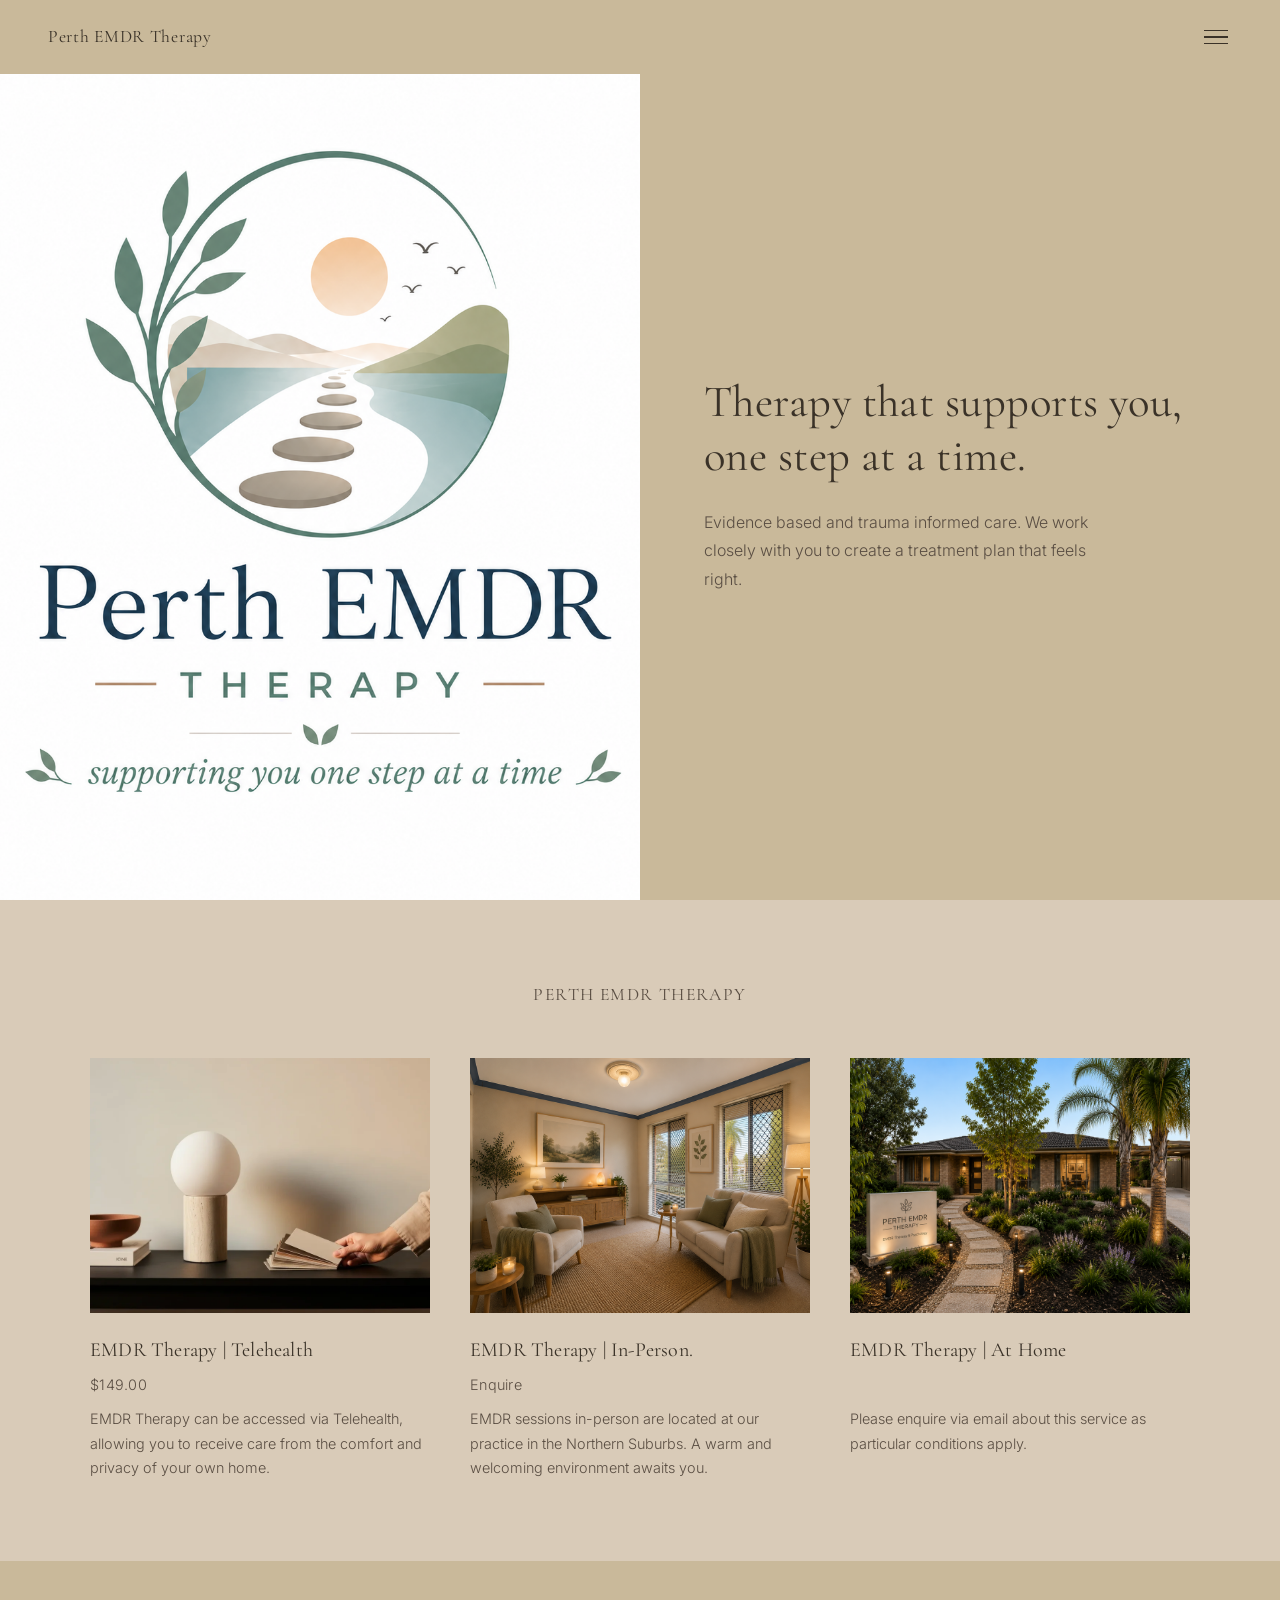
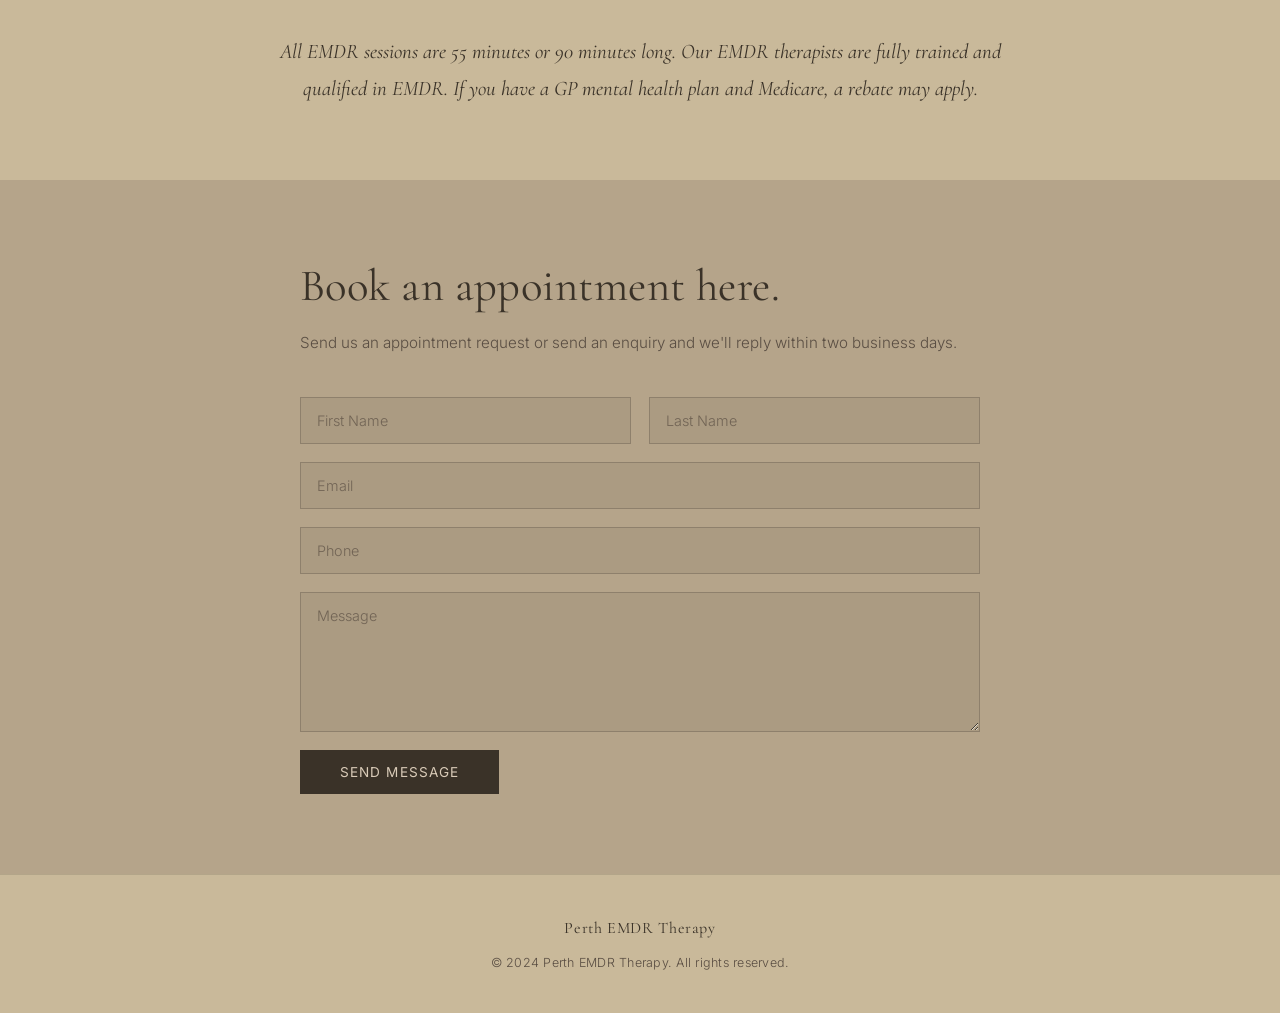
==== index.html @ ef7d59c5 "feat: full redesign matching original Squarespace aesthetic" ====
<!DOCTYPE html>
<html lang="en">
<head>
  <meta charset="UTF-8" />
  <meta name="viewport" content="width=device-width, initial-scale=1.0" />
  <title>Perth EMDR Therapy</title>
  <meta name="description" content="Evidence based and trauma informed care. EMDR therapy in Perth — telehealth, in-person, and at home." />
  <link rel="stylesheet" href="css/style.css" />
</head>
<body>

  <!-- NAV -->
  <nav>
    <a href="index.html" class="nav-logo">Perth EMDR Therapy</a>
    <button class="hamburger" aria-label="Open menu">
      <span></span>
      <span></span>
      <span></span>
    </button>
  </nav>

  <!-- NAV OVERLAY -->
  <div class="nav-overlay" role="dialog" aria-label="Navigation menu">
    <button class="nav-close" aria-label="Close menu">&times;</button>
    <a href="index.html">Home</a>
    <a href="about.html">About</a>
    <a href="index.html#services">Services</a>
    <a href="index.html#book">Book Now</a>
    <a href="contact.html">Contact</a>
  </div>

  <!-- HERO -->
  <section class="hero">
    <div class="hero-image">
      <img src="images/hero-house.png" alt="Perth EMDR Therapy practice — warm welcoming space" />
    </div>
    <div class="hero-content">
      <div class="hero-text reveal">
        <h1>Therapy that supports you, one step at a time.</h1>
        <p>Evidence based and trauma informed care. We work closely with you to create a treatment plan that feels right.</p>
      </div>
    </div>
  </section>

  <!-- SERVICES -->
  <section class="services" id="services">
    <p class="services-heading reveal">Perth EMDR Therapy</p>
    <div class="services-grid">

      <div class="service-card reveal">
        <img src="images/emdr-telehealth.png" alt="EMDR Telehealth" />
        <h3>EMDR Therapy | Telehealth</h3>
        <p class="service-price">$149.00</p>
        <p>EMDR Therapy can be accessed via Telehealth, allowing you to receive care from the comfort and privacy of your own home.</p>
      </div>

      <div class="service-card reveal">
        <img src="images/emdr-inperson.png" alt="EMDR In-Person" />
        <h3>EMDR Therapy | In-Person.</h3>
        <p class="service-price">Enquire</p>
        <p>EMDR sessions in-person are located at our practice in the Northern Suburbs. A warm and welcoming environment awaits you.</p>
      </div>

      <div class="service-card reveal">
        <img src="images/emdr-therapy2.png" alt="EMDR At Home" />
        <h3>EMDR Therapy | At Home</h3>
        <p class="service-price">&nbsp;</p>
        <p>Please enquire via email about this service as particular conditions apply.</p>
      </div>

    </div>
  </section>

  <!-- INFO BLURB -->
  <section class="info-blurb">
    <p class="reveal">All EMDR sessions are 55 minutes or 90 minutes long. Our EMDR therapists are fully trained and qualified in EMDR. If you have a GP mental health plan and Medicare, a rebate may apply.</p>
  </section>

  <!-- BOOKING / CONTACT -->
  <section class="booking" id="book">
    <div class="booking-inner">
      <h2 class="reveal">Book an appointment here.</h2>
      <p class="reveal">Send us an appointment request or send an enquiry and we'll reply within two business days.</p>

      <form class="contact-form reveal" novalidate>
        <div class="form-row">
          <input type="text" name="first_name" placeholder="First Name" required />
          <input type="text" name="last_name" placeholder="Last Name" required />
        </div>
        <input type="email" name="email" placeholder="Email" required />
        <input type="tel" name="phone" placeholder="Phone" />
        <textarea name="message" placeholder="Message"></textarea>
        <button type="submit" class="submit-btn">Send Message</button>
      </form>

      <div class="form-success">
        Thank you — we'll be in touch within two business days.
      </div>
    </div>
  </section>

  <!-- FOOTER -->
  <footer>
    <span class="footer-logo">Perth EMDR Therapy</span>
    <small>&copy; 2024 Perth EMDR Therapy. All rights reserved.</small>
  </footer>

  <script src="js/main.js"></script>
</body>
</html>
---- css/style.css ----
/* ============================================
   Perth EMDR Therapy — Main Stylesheet
   Matching original Squarespace aesthetic
   ============================================ */

@import url('https://fonts.googleapis.com/css2?family=Cormorant+Garamond:ital,wght@0,300;0,400;0,500;0,600;1,300;1,400&family=Inter:wght@300;400;500&display=swap');

*, *::before, *::after {
  box-sizing: border-box;
  margin: 0;
  padding: 0;
}

:root {
  --bg: #c9b99a;
  --bg-light: #d9cbb8;
  --bg-dark: #b5a48a;
  --text: #3a3228;
  --text-muted: #5a4e43;
  --font-heading: 'Cormorant Garamond', Georgia, serif;
  --font-body: 'Inter', 'Helvetica Neue', Helvetica, Arial, sans-serif;
}

html {
  scroll-behavior: smooth;
}

body {
  background-color: var(--bg);
  color: var(--text);
  font-family: var(--font-body);
  font-weight: 300;
  font-size: 16px;
  line-height: 1.7;
  -webkit-font-smoothing: antialiased;
}

/* ============================================
   NAV
   ============================================ */
nav {
  position: fixed;
  top: 0;
  left: 0;
  right: 0;
  z-index: 100;
  background: var(--bg);
  display: flex;
  align-items: center;
  justify-content: space-between;
  padding: 22px 48px;
}

.nav-logo {
  font-family: var(--font-heading);
  font-weight: 400;
  font-size: 1.1rem;
  letter-spacing: 0.04em;
  color: var(--text);
  text-decoration: none;
}

.hamburger {
  background: none;
  border: none;
  cursor: pointer;
  padding: 4px;
  display: flex;
  flex-direction: column;
  gap: 5px;
}

.hamburger span {
  display: block;
  width: 24px;
  height: 1.5px;
  background: var(--text);
  transition: all 0.3s ease;
}

/* Mobile nav overlay */
.nav-overlay {
  position: fixed;
  inset: 0;
  background: var(--bg);
  z-index: 200;
  display: flex;
  flex-direction: column;
  align-items: center;
  justify-content: center;
  gap: 2.5rem;
  opacity: 0;
  pointer-events: none;
  transition: opacity 0.3s ease;
}

.nav-overlay.open {
  opacity: 1;
  pointer-events: all;
}

.nav-overlay a {
  font-family: var(--font-heading);
  font-size: 2rem;
  font-weight: 400;
  color: var(--text);
  text-decoration: none;
  letter-spacing: 0.05em;
  transition: opacity 0.2s;
}

.nav-overlay a:hover {
  opacity: 0.6;
}

.nav-close {
  position: absolute;
  top: 22px;
  right: 48px;
  background: none;
  border: none;
  cursor: pointer;
  font-size: 1.8rem;
  color: var(--text);
  line-height: 1;
  font-weight: 300;
}

/* ============================================
   HERO
   ============================================ */
.hero {
  display: grid;
  grid-template-columns: 1fr 1fr;
  min-height: 100vh;
  padding-top: 70px;
}

.hero-image {
  overflow: hidden;
}

.hero-image img {
  width: 100%;
  height: 100%;
  object-fit: cover;
  display: block;
}

.hero-content {
  display: flex;
  align-items: center;
  padding: 80px 72px 80px 64px;
  background: var(--bg);
}

.hero-text h1 {
  font-family: var(--font-heading);
  font-size: clamp(2.2rem, 3.5vw, 3.4rem);
  font-weight: 400;
  line-height: 1.2;
  color: var(--text);
  margin-bottom: 1.5rem;
  letter-spacing: 0.01em;
}

.hero-text p {
  font-size: 1rem;
  font-weight: 300;
  color: var(--text-muted);
  line-height: 1.8;
  max-width: 400px;
}

/* ============================================
   SERVICES SECTION
   ============================================ */
.services {
  background: var(--bg-light);
  padding: 80px 48px;
}

.services-heading {
  font-family: var(--font-heading);
  font-size: 1.1rem;
  font-weight: 400;
  letter-spacing: 0.08em;
  text-transform: uppercase;
  color: var(--text-muted);
  margin-bottom: 48px;
  text-align: center;
}

.services-grid {
  display: grid;
  grid-template-columns: repeat(3, 1fr);
  gap: 40px;
  max-width: 1100px;
  margin: 0 auto;
}

.service-card {
  background: none;
  border: none;
  text-align: left;
}

.service-card img {
  width: 100%;
  aspect-ratio: 4/3;
  object-fit: cover;
  display: block;
  margin-bottom: 20px;
}

.service-card h3 {
  font-family: var(--font-heading);
  font-size: 1.25rem;
  font-weight: 400;
  color: var(--text);
  margin-bottom: 6px;
  letter-spacing: 0.01em;
}

.service-price {
  font-size: 0.85rem;
  font-weight: 400;
  color: var(--text-muted);
  margin-bottom: 10px;
  letter-spacing: 0.02em;
}

.service-card p {
  font-size: 0.9rem;
  font-weight: 300;
  color: var(--text-muted);
  line-height: 1.7;
}

/* ============================================
   INFO BLURB
   ============================================ */
.info-blurb {
  background: var(--bg);
  padding: 72px 48px;
  text-align: center;
}

.info-blurb p {
  font-family: var(--font-heading);
  font-size: 1.3rem;
  font-weight: 400;
  font-style: italic;
  color: var(--text);
  max-width: 780px;
  margin: 0 auto;
  line-height: 1.8;
}

/* ============================================
   BOOKING / CONTACT SECTION
   ============================================ */
.booking {
  background: var(--bg-dark);
  padding: 80px 48px;
}

.booking-inner {
  max-width: 680px;
  margin: 0 auto;
}

.booking h2 {
  font-family: var(--font-heading);
  font-size: clamp(2rem, 3.5vw, 3rem);
  font-weight: 400;
  color: var(--text);
  margin-bottom: 1rem;
  letter-spacing: 0.01em;
  line-height: 1.2;
}

.booking > .booking-inner > p {
  font-size: 0.95rem;
  font-weight: 300;
  color: var(--text-muted);
  margin-bottom: 40px;
  line-height: 1.8;
}

.contact-form {
  display: flex;
  flex-direction: column;
  gap: 18px;
}

.form-row {
  display: grid;
  grid-template-columns: 1fr 1fr;
  gap: 18px;
}

.contact-form input,
.contact-form textarea {
  width: 100%;
  padding: 14px 16px;
  background: rgba(58, 50, 40, 0.08);
  border: 1px solid rgba(58, 50, 40, 0.25);
  border-radius: 0;
  color: var(--text);
  font-family: var(--font-body);
  font-size: 0.9rem;
  font-weight: 300;
  outline: none;
  transition: border-color 0.2s;
}

.contact-form input::placeholder,
.contact-form textarea::placeholder {
  color: var(--text-muted);
  opacity: 0.7;
}

.contact-form input:focus,
.contact-form textarea:focus {
  border-color: var(--text);
}

.contact-form textarea {
  min-height: 140px;
  resize: vertical;
}

.submit-btn {
  align-self: flex-start;
  background: var(--text);
  color: var(--bg-light);
  border: none;
  padding: 14px 40px;
  font-family: var(--font-body);
  font-size: 0.85rem;
  font-weight: 400;
  letter-spacing: 0.08em;
  text-transform: uppercase;
  cursor: pointer;
  transition: opacity 0.2s;
}

.submit-btn:hover {
  opacity: 0.75;
}

.form-success {
  display: none;
  padding: 20px;
  background: rgba(58, 50, 40, 0.1);
  border-left: 3px solid var(--text);
  font-family: var(--font-heading);
  font-size: 1.1rem;
  font-style: italic;
  color: var(--text);
  margin-top: 16px;
}

/* ============================================
   FOOTER
   ============================================ */
footer {
  background: var(--bg);
  padding: 40px 48px;
  border-top: 1px solid rgba(58, 50, 40, 0.15);
  display: flex;
  flex-direction: column;
  align-items: center;
  gap: 10px;
}

.footer-logo {
  font-family: var(--font-heading);
  font-size: 1rem;
  font-weight: 400;
  color: var(--text);
  letter-spacing: 0.04em;
}

footer small {
  font-size: 0.78rem;
  font-weight: 300;
  color: var(--text-muted);
  letter-spacing: 0.02em;
}

/* ============================================
   PAGE HEADER (for inner pages)
   ============================================ */
.page-header {
  padding: 140px 48px 80px;
  background: var(--bg);
  text-align: center;
}

.page-header h1 {
  font-family: var(--font-heading);
  font-size: clamp(2rem, 4vw, 3.5rem);
  font-weight: 400;
  color: var(--text);
  letter-spacing: 0.01em;
  margin-bottom: 1rem;
}

.page-header p {
  font-size: 1rem;
  font-weight: 300;
  color: var(--text-muted);
  max-width: 560px;
  margin: 0 auto;
  line-height: 1.8;
}

/* ============================================
   ABOUT PAGE
   ============================================ */
.about-section {
  background: var(--bg-light);
  padding: 80px 48px;
}

.about-inner {
  max-width: 760px;
  margin: 0 auto;
}

.about-inner h2 {
  font-family: var(--font-heading);
  font-size: 2rem;
  font-weight: 400;
  color: var(--text);
  margin-bottom: 1.5rem;
  letter-spacing: 0.01em;
}

.about-inner p {
  font-size: 0.95rem;
  font-weight: 300;
  color: var(--text-muted);
  line-height: 1.9;
  margin-bottom: 1.2rem;
}

/* ============================================
   CONTACT PAGE
   ============================================ */
.contact-section {
  background: var(--bg-dark);
  padding: 80px 48px;
}

/* ============================================
   SCROLL REVEAL ANIMATIONS
   ============================================ */
.reveal {
  opacity: 0;
  transform: translateY(24px);
  transition: opacity 0.7s ease, transform 0.7s ease;
}

.reveal.visible {
  opacity: 1;
  transform: translateY(0);
}

/* ============================================
   RESPONSIVE
   ============================================ */
@media (max-width: 900px) {
  nav {
    padding: 18px 24px;
  }

  .nav-close {
    right: 24px;
  }

  .hero {
    grid-template-columns: 1fr;
    min-height: auto;
  }

  .hero-image {
    height: 55vw;
    min-height: 260px;
  }

  .hero-content {
    padding: 56px 32px;
  }

  .hero-text h1 {
    font-size: 2rem;
  }

  .services {
    padding: 60px 24px;
  }

  .services-grid {
    grid-template-columns: 1fr;
    gap: 48px;
  }

  .info-blurb {
    padding: 56px 24px;
  }

  .info-blurb p {
    font-size: 1.1rem;
  }

  .booking {
    padding: 60px 24px;
  }

  .form-row {
    grid-template-columns: 1fr;
  }

  footer {
    padding: 32px 24px;
  }

  .page-header {
    padding: 120px 24px 60px;
  }

  .about-section,
  .contact-section {
    padding: 60px 24px;
  }
}

@media (max-width: 600px) {
  .hero-content {
    padding: 44px 20px;
  }

  .hero-text h1 {
    font-size: 1.75rem;
  }

  .booking h2 {
    font-size: 1.75rem;
  }
}
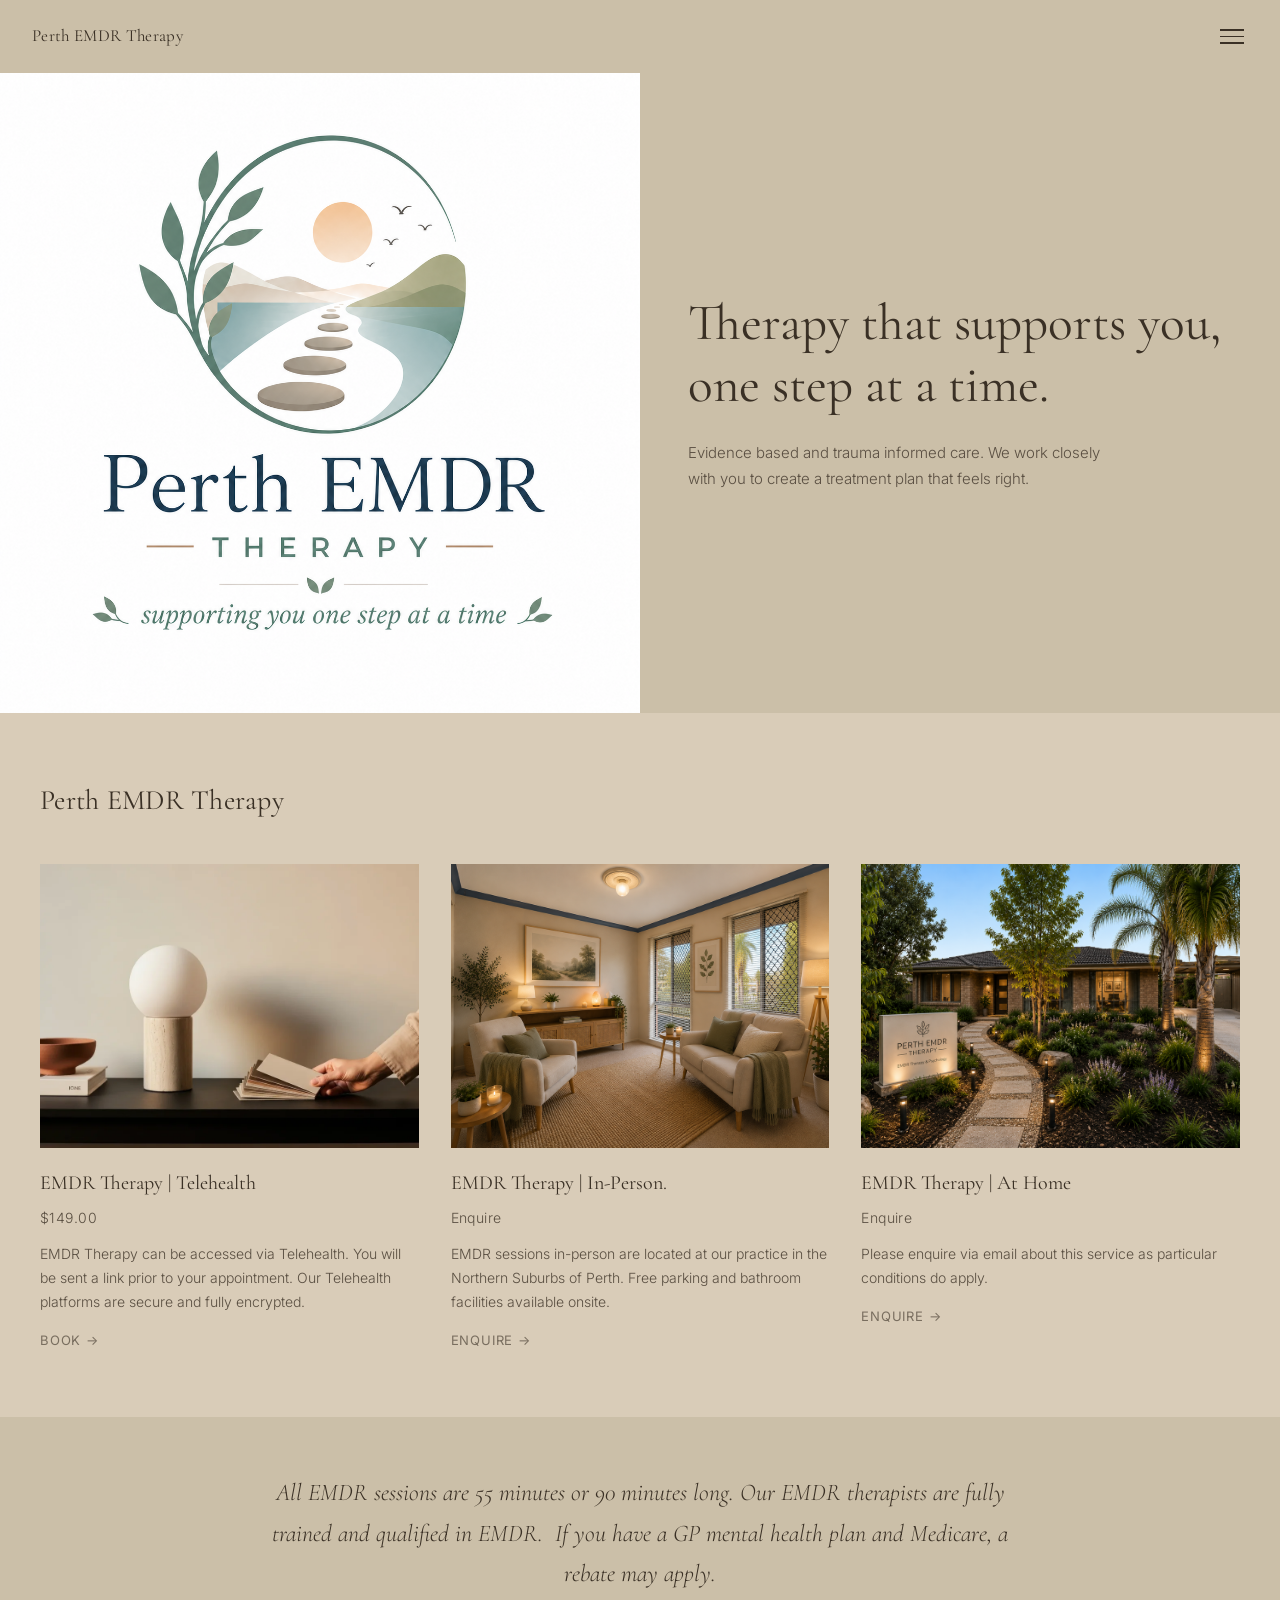
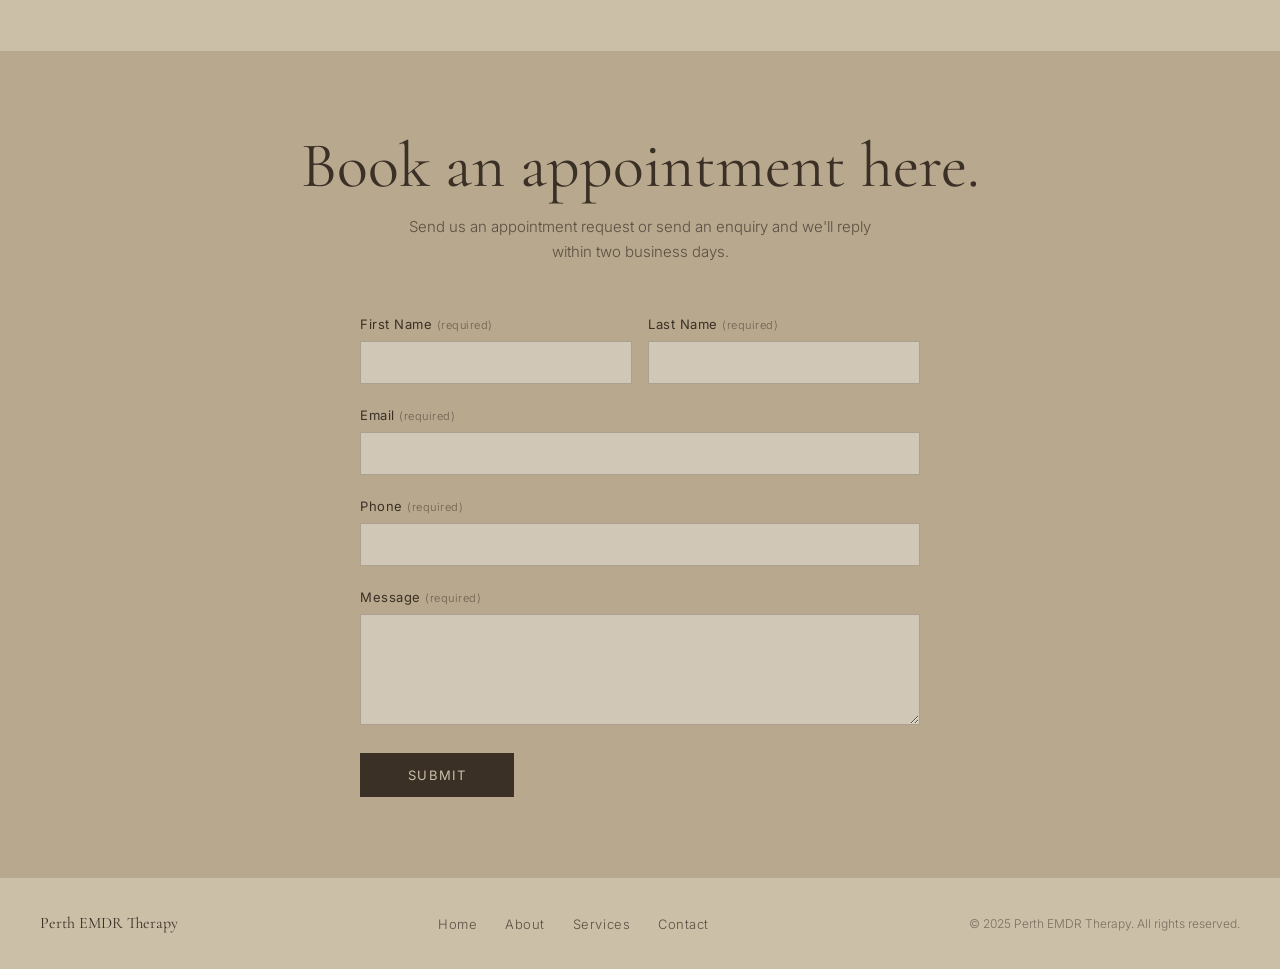
==== commit c97c618e: "fix: complete redesign matching Squarespace original" ====
--- a/index.html
+++ b/index.html
@@ -1,71 +1,90 @@
 <!DOCTYPE html>
 <html lang="en">
 <head>
-  <meta charset="UTF-8" />
-  <meta name="viewport" content="width=device-width, initial-scale=1.0" />
-  <title>Perth EMDR Therapy</title>
-  <meta name="description" content="Evidence based and trauma informed care. EMDR therapy in Perth — telehealth, in-person, and at home." />
-  <link rel="stylesheet" href="css/style.css" />
+  <meta charset="UTF-8">
+  <meta name="viewport" content="width=device-width, initial-scale=1.0">
+  <title>Perth EMDR Therapy | EMDR Therapist Perth</title>
+  <meta name="description" content="Evidence based and trauma informed EMDR therapy in Perth. Telehealth and in-person sessions available.">
+  <link rel="preconnect" href="https://fonts.googleapis.com">
+  <link rel="preconnect" href="https://fonts.gstatic.com" crossorigin>
+  <link href="https://fonts.googleapis.com/css2?family=Cormorant+Garamond:ital,wght@0,300;0,400;0,500;1,300;1,400&family=Inter:wght@300;400;500&display=swap" rel="stylesheet">
+  <link rel="stylesheet" href="css/style.css">
 </head>
 <body>
 
   <!-- NAV -->
-  <nav>
+  <nav class="nav">
     <a href="index.html" class="nav-logo">Perth EMDR Therapy</a>
-    <button class="hamburger" aria-label="Open menu">
+    <button class="nav-hamburger" id="hamburger" aria-label="Menu">
       <span></span>
       <span></span>
       <span></span>
     </button>
+    <div class="nav-menu" id="nav-menu">
+      <a href="index.html">Home</a>
+      <a href="about.html">About</a>
+      <a href="services.html">Services</a>
+      <a href="contact.html">Book Now</a>
+      <a href="contact.html">Contact</a>
+    </div>
   </nav>
 
-  <!-- NAV OVERLAY -->
-  <div class="nav-overlay" role="dialog" aria-label="Navigation menu">
-    <button class="nav-close" aria-label="Close menu">&times;</button>
-    <a href="index.html">Home</a>
-    <a href="about.html">About</a>
-    <a href="index.html#services">Services</a>
-    <a href="index.html#book">Book Now</a>
-    <a href="contact.html">Contact</a>
-  </div>
-
-  <!-- HERO -->
+  <!-- HERO — split: image left, text right -->
   <section class="hero">
     <div class="hero-image">
-      <img src="images/hero-house.png" alt="Perth EMDR Therapy practice — warm welcoming space" />
+      <img src="images/hero-house.png" alt="Perth EMDR Therapy practice">
     </div>
-    <div class="hero-content">
-      <div class="hero-text reveal">
-        <h1>Therapy that supports you, one step at a time.</h1>
-        <p>Evidence based and trauma informed care. We work closely with you to create a treatment plan that feels right.</p>
-      </div>
+    <div class="hero-text">
+      <h1>Therapy that supports you, one step at a time.</h1>
+      <p>Evidence based and trauma informed care. We work closely with you to create a treatment plan that feels right.</p>
     </div>
   </section>
 
-  <!-- SERVICES -->
-  <section class="services" id="services">
-    <p class="services-heading reveal">Perth EMDR Therapy</p>
+  <!-- SERVICES SECTION -->
+  <section class="services-section">
+    <h2 class="services-heading">Perth EMDR Therapy</h2>
     <div class="services-grid">
 
-      <div class="service-card reveal">
-        <img src="images/emdr-telehealth.png" alt="EMDR Telehealth" />
-        <h3>EMDR Therapy | Telehealth</h3>
-        <p class="service-price">$149.00</p>
-        <p>EMDR Therapy can be accessed via Telehealth, allowing you to receive care from the comfort and privacy of your own home.</p>
+      <div class="service-card">
+        <a href="services.html">
+          <div class="service-card-img">
+            <img src="images/emdr-telehealth.png" alt="EMDR Therapy Telehealth">
+          </div>
+          <div class="service-card-body">
+            <h3>EMDR Therapy | Telehealth</h3>
+            <p class="service-price">$149.00</p>
+            <p>EMDR Therapy can be accessed via Telehealth. You will be sent a link prior to your appointment. Our Telehealth platforms are secure and fully encrypted.</p>
+            <span class="service-link">Book →</span>
+          </div>
+        </a>
       </div>
 
-      <div class="service-card reveal">
-        <img src="images/emdr-inperson.png" alt="EMDR In-Person" />
-        <h3>EMDR Therapy | In-Person.</h3>
-        <p class="service-price">Enquire</p>
-        <p>EMDR sessions in-person are located at our practice in the Northern Suburbs. A warm and welcoming environment awaits you.</p>
+      <div class="service-card">
+        <a href="services.html">
+          <div class="service-card-img">
+            <img src="images/emdr-inperson.png" alt="EMDR Therapy In-Person">
+          </div>
+          <div class="service-card-body">
+            <h3>EMDR Therapy | In-Person.</h3>
+            <p class="service-price">Enquire</p>
+            <p>EMDR sessions in-person are located at our practice in the Northern Suburbs of Perth. Free parking and bathroom facilities available onsite.</p>
+            <span class="service-link">Enquire →</span>
+          </div>
+        </a>
       </div>
 
-      <div class="service-card reveal">
-        <img src="images/emdr-therapy2.png" alt="EMDR At Home" />
-        <h3>EMDR Therapy | At Home</h3>
-        <p class="service-price">&nbsp;</p>
-        <p>Please enquire via email about this service as particular conditions apply.</p>
+      <div class="service-card">
+        <a href="contact.html">
+          <div class="service-card-img">
+            <img src="images/emdr-therapy2.png" alt="EMDR Therapy At Home">
+          </div>
+          <div class="service-card-body">
+            <h3>EMDR Therapy | At Home</h3>
+            <p class="service-price">Enquire</p>
+            <p>Please enquire via email about this service as particular conditions do apply.</p>
+            <span class="service-link">Enquire →</span>
+          </div>
+        </a>
       </div>
 
     </div>
@@ -73,36 +92,54 @@
 
   <!-- INFO BLURB -->
   <section class="info-blurb">
-    <p class="reveal">All EMDR sessions are 55 minutes or 90 minutes long. Our EMDR therapists are fully trained and qualified in EMDR. If you have a GP mental health plan and Medicare, a rebate may apply.</p>
+    <p>All EMDR sessions are 55 minutes or 90 minutes long. Our EMDR therapists are fully trained and qualified in EMDR.&nbsp; If you have a GP mental health plan and Medicare, a rebate may apply.</p>
   </section>
 
-  <!-- BOOKING / CONTACT -->
-  <section class="booking" id="book">
-    <div class="booking-inner">
-      <h2 class="reveal">Book an appointment here.</h2>
-      <p class="reveal">Send us an appointment request or send an enquiry and we'll reply within two business days.</p>
+  <!-- BOOKING SECTION -->
+  <section class="booking-section" id="book">
+    <h2>Book an appointment here.</h2>
+    <p class="booking-sub">Send us an appointment request or send an enquiry and we'll reply within two business days.</p>
 
-      <form class="contact-form reveal" novalidate>
-        <div class="form-row">
-          <input type="text" name="first_name" placeholder="First Name" required />
-          <input type="text" name="last_name" placeholder="Last Name" required />
+    <form class="booking-form" id="booking-form">
+      <div class="form-row">
+        <div class="form-group">
+          <label>First Name <span class="req">(required)</span></label>
+          <input type="text" name="first_name" required>
         </div>
-        <input type="email" name="email" placeholder="Email" required />
-        <input type="tel" name="phone" placeholder="Phone" />
-        <textarea name="message" placeholder="Message"></textarea>
-        <button type="submit" class="submit-btn">Send Message</button>
-      </form>
-
-      <div class="form-success">
-        Thank you — we'll be in touch within two business days.
+        <div class="form-group">
+          <label>Last Name <span class="req">(required)</span></label>
+          <input type="text" name="last_name" required>
+        </div>
       </div>
-    </div>
+      <div class="form-group">
+        <label>Email <span class="req">(required)</span></label>
+        <input type="email" name="email" required>
+      </div>
+      <div class="form-group">
+        <label>Phone <span class="req">(required)</span></label>
+        <input type="tel" name="phone" required>
+      </div>
+      <div class="form-group">
+        <label>Message <span class="req">(required)</span></label>
+        <textarea name="message" rows="5" required></textarea>
+      </div>
+      <button type="submit" class="submit-btn">Submit</button>
+      <div class="form-success" id="form-success">Thank you — we'll be in touch within two business days.</div>
+    </form>
   </section>
 
   <!-- FOOTER -->
-  <footer>
-    <span class="footer-logo">Perth EMDR Therapy</span>
-    <small>&copy; 2024 Perth EMDR Therapy. All rights reserved.</small>
+  <footer class="footer">
+    <div class="footer-inner">
+      <span class="footer-logo">Perth EMDR Therapy</span>
+      <nav class="footer-nav">
+        <a href="index.html">Home</a>
+        <a href="about.html">About</a>
+        <a href="services.html">Services</a>
+        <a href="contact.html">Contact</a>
+      </nav>
+      <span class="footer-copy">© 2025 Perth EMDR Therapy. All rights reserved.</span>
+    </div>
   </footer>
 
   <script src="js/main.js"></script>
--- a/css/style.css
+++ b/css/style.css
@@ -1,76 +1,61 @@
-/* ============================================
-   Perth EMDR Therapy — Main Stylesheet
-   Matching original Squarespace aesthetic
-   ============================================ */
-
-@import url('https://fonts.googleapis.com/css2?family=Cormorant+Garamond:ital,wght@0,300;0,400;0,500;0,600;1,300;1,400&family=Inter:wght@300;400;500&display=swap');
-
-*, *::before, *::after {
-  box-sizing: border-box;
-  margin: 0;
-  padding: 0;
-}
+/* =========================================
+   PERTH EMDR THERAPY — Matching Squarespace
+   ========================================= */
+
+*, *::before, *::after { box-sizing: border-box; margin: 0; padding: 0; }
 
 :root {
-  --bg: #c9b99a;
-  --bg-light: #d9cbb8;
-  --bg-dark: #b5a48a;
-  --text: #3a3228;
-  --text-muted: #5a4e43;
-  --font-heading: 'Cormorant Garamond', Georgia, serif;
-  --font-body: 'Inter', 'Helvetica Neue', Helvetica, Arial, sans-serif;
-}
-
-html {
-  scroll-behavior: smooth;
-}
+  --bg:       #cbbfa8;   /* warm sandy taupe — matches Squarespace exactly */
+  --bg-light: #d9ccb8;   /* slightly lighter for services */
+  --bg-book:  #b8a88e;   /* darker for booking section */
+  --text:     #3a3025;   /* dark warm brown */
+  --text-mid: #5a4f42;
+  --serif:    'Cormorant Garamond', Georgia, serif;
+  --sans:     'Inter', Helvetica Neue, sans-serif;
+}
+
+html { scroll-behavior: smooth; }
 
 body {
-  background-color: var(--bg);
-  color: var(--text);
-  font-family: var(--font-body);
+  background: var(--bg);
+  color: var(--text);
+  font-family: var(--sans);
   font-weight: 300;
   font-size: 16px;
   line-height: 1.7;
-  -webkit-font-smoothing: antialiased;
-}
-
-/* ============================================
-   NAV
-   ============================================ */
-nav {
-  position: fixed;
-  top: 0;
-  left: 0;
-  right: 0;
-  z-index: 100;
-  background: var(--bg);
+}
+
+/* ---- NAV ---- */
+.nav {
   display: flex;
   align-items: center;
   justify-content: space-between;
-  padding: 22px 48px;
+  padding: 22px 32px;
+  background: var(--bg);
+  position: relative;
+  z-index: 100;
 }
 
 .nav-logo {
-  font-family: var(--font-heading);
-  font-weight: 400;
-  font-size: 1.1rem;
-  letter-spacing: 0.04em;
+  font-family: var(--serif);
+  font-size: 17px;
+  font-weight: 400;
   color: var(--text);
   text-decoration: none;
-}
-
-.hamburger {
+  letter-spacing: 0.02em;
+}
+
+.nav-hamburger {
+  display: flex;
+  flex-direction: column;
+  gap: 5px;
   background: none;
   border: none;
   cursor: pointer;
   padding: 4px;
-  display: flex;
-  flex-direction: column;
-  gap: 5px;
-}
-
-.hamburger span {
+}
+
+.nav-hamburger span {
   display: block;
   width: 24px;
   height: 1.5px;
@@ -78,62 +63,46 @@
   transition: all 0.3s ease;
 }
 
-/* Mobile nav overlay */
-.nav-overlay {
-  position: fixed;
-  inset: 0;
-  background: var(--bg);
-  z-index: 200;
-  display: flex;
+.nav-hamburger.open span:nth-child(1) { transform: translateY(6.5px) rotate(45deg); }
+.nav-hamburger.open span:nth-child(2) { opacity: 0; }
+.nav-hamburger.open span:nth-child(3) { transform: translateY(-6.5px) rotate(-45deg); }
+
+.nav-menu {
+  display: none;
+  position: absolute;
+  top: 100%;
+  left: 0; right: 0;
+  background: var(--bg);
+  padding: 20px 32px 28px;
   flex-direction: column;
-  align-items: center;
-  justify-content: center;
-  gap: 2.5rem;
-  opacity: 0;
-  pointer-events: none;
-  transition: opacity 0.3s ease;
-}
-
-.nav-overlay.open {
-  opacity: 1;
-  pointer-events: all;
-}
-
-.nav-overlay a {
-  font-family: var(--font-heading);
-  font-size: 2rem;
+  gap: 4px;
+  border-top: 1px solid rgba(58,48,37,0.15);
+  z-index: 99;
+}
+
+.nav-menu.open { display: flex; }
+
+.nav-menu a {
+  font-family: var(--sans);
+  font-size: 14px;
   font-weight: 400;
   color: var(--text);
   text-decoration: none;
-  letter-spacing: 0.05em;
-  transition: opacity 0.2s;
-}
-
-.nav-overlay a:hover {
-  opacity: 0.6;
-}
-
-.nav-close {
-  position: absolute;
-  top: 22px;
-  right: 48px;
-  background: none;
-  border: none;
-  cursor: pointer;
-  font-size: 1.8rem;
-  color: var(--text);
-  line-height: 1;
-  font-weight: 300;
-}
-
-/* ============================================
-   HERO
-   ============================================ */
+  letter-spacing: 0.06em;
+  text-transform: uppercase;
+  padding: 10px 0;
+  border-bottom: 1px solid rgba(58,48,37,0.1);
+}
+
+.nav-menu a:last-child { border-bottom: none; }
+.nav-menu a:hover { opacity: 0.6; }
+
+/* ---- HERO ---- */
 .hero {
   display: grid;
   grid-template-columns: 1fr 1fr;
-  min-height: 100vh;
-  padding-top: 70px;
+  min-height: 480px;
+  background: var(--bg);
 }
 
 .hero-image {
@@ -144,410 +113,324 @@
   width: 100%;
   height: 100%;
   object-fit: cover;
+  object-position: center;
   display: block;
 }
 
-.hero-content {
+.hero-text {
   display: flex;
-  align-items: center;
-  padding: 80px 72px 80px 64px;
+  flex-direction: column;
+  justify-content: center;
+  padding: 60px 56px 60px 48px;
   background: var(--bg);
 }
 
 .hero-text h1 {
-  font-family: var(--font-heading);
-  font-size: clamp(2.2rem, 3.5vw, 3.4rem);
+  font-family: var(--serif);
+  font-size: clamp(32px, 4vw, 52px);
   font-weight: 400;
   line-height: 1.2;
   color: var(--text);
-  margin-bottom: 1.5rem;
+  margin-bottom: 24px;
+}
+
+.hero-text p {
+  font-size: 15px;
+  font-weight: 300;
+  color: var(--text-mid);
+  line-height: 1.75;
+  max-width: 420px;
+}
+
+/* ---- SERVICES ---- */
+.services-section {
+  background: var(--bg-light);
+  padding: 64px 40px;
+}
+
+.services-heading {
+  font-family: var(--serif);
+  font-size: 28px;
+  font-weight: 400;
+  color: var(--text);
+  margin-bottom: 40px;
   letter-spacing: 0.01em;
-}
-
-.hero-text p {
-  font-size: 1rem;
-  font-weight: 300;
-  color: var(--text-muted);
-  line-height: 1.8;
-  max-width: 400px;
-}
-
-/* ============================================
-   SERVICES SECTION
-   ============================================ */
-.services {
-  background: var(--bg-light);
-  padding: 80px 48px;
-}
-
-.services-heading {
-  font-family: var(--font-heading);
-  font-size: 1.1rem;
-  font-weight: 400;
-  letter-spacing: 0.08em;
-  text-transform: uppercase;
-  color: var(--text-muted);
-  margin-bottom: 48px;
-  text-align: center;
 }
 
 .services-grid {
   display: grid;
   grid-template-columns: repeat(3, 1fr);
-  gap: 40px;
-  max-width: 1100px;
-  margin: 0 auto;
-}
-
-.service-card {
-  background: none;
-  border: none;
-  text-align: left;
-}
-
-.service-card img {
+  gap: 32px;
+}
+
+.service-card a {
+  display: block;
+  text-decoration: none;
+  color: inherit;
+}
+
+.service-card-img {
   width: 100%;
   aspect-ratio: 4/3;
+  overflow: hidden;
+  margin-bottom: 18px;
+}
+
+.service-card-img img {
+  width: 100%;
+  height: 100%;
   object-fit: cover;
   display: block;
-  margin-bottom: 20px;
-}
-
-.service-card h3 {
-  font-family: var(--font-heading);
-  font-size: 1.25rem;
+  transition: transform 0.5s ease;
+}
+
+.service-card:hover .service-card-img img {
+  transform: scale(1.03);
+}
+
+.service-card-body h3 {
+  font-family: var(--serif);
+  font-size: 20px;
   font-weight: 400;
   color: var(--text);
   margin-bottom: 6px;
-  letter-spacing: 0.01em;
 }
 
 .service-price {
-  font-size: 0.85rem;
-  font-weight: 400;
-  color: var(--text-muted);
+  font-size: 14px;
+  font-weight: 500;
+  color: var(--text-mid);
   margin-bottom: 10px;
-  letter-spacing: 0.02em;
-}
-
-.service-card p {
-  font-size: 0.9rem;
-  font-weight: 300;
-  color: var(--text-muted);
+  letter-spacing: 0.03em;
+}
+
+.service-card-body p {
+  font-size: 14px;
+  font-weight: 300;
+  color: var(--text-mid);
   line-height: 1.7;
-}
-
-/* ============================================
-   INFO BLURB
-   ============================================ */
+  margin-bottom: 12px;
+}
+
+.service-link {
+  font-size: 13px;
+  font-weight: 400;
+  color: var(--text);
+  letter-spacing: 0.06em;
+  text-transform: uppercase;
+  opacity: 0.6;
+}
+
+/* ---- INFO BLURB ---- */
 .info-blurb {
   background: var(--bg);
-  padding: 72px 48px;
+  padding: 56px 40px;
   text-align: center;
 }
 
 .info-blurb p {
-  font-family: var(--font-heading);
-  font-size: 1.3rem;
-  font-weight: 400;
+  font-family: var(--serif);
+  font-size: clamp(18px, 2.5vw, 24px);
+  font-weight: 300;
   font-style: italic;
   color: var(--text);
-  max-width: 780px;
+  max-width: 760px;
   margin: 0 auto;
-  line-height: 1.8;
-}
-
-/* ============================================
-   BOOKING / CONTACT SECTION
-   ============================================ */
-.booking {
-  background: var(--bg-dark);
-  padding: 80px 48px;
-}
-
-.booking-inner {
-  max-width: 680px;
+  line-height: 1.7;
+}
+
+/* ---- BOOKING SECTION ---- */
+.booking-section {
+  background: var(--bg-book);
+  padding: 80px 40px;
+}
+
+.booking-section h2 {
+  font-family: var(--serif);
+  font-size: clamp(36px, 5vw, 64px);
+  font-weight: 400;
+  color: var(--text);
+  text-align: center;
+  margin-bottom: 12px;
+  line-height: 1.1;
+}
+
+.booking-sub {
+  text-align: center;
+  font-size: 15px;
+  font-weight: 300;
+  color: var(--text-mid);
+  margin-bottom: 48px;
+  max-width: 500px;
+  margin-left: auto;
+  margin-right: auto;
+}
+
+.booking-form {
+  max-width: 560px;
   margin: 0 auto;
-}
-
-.booking h2 {
-  font-family: var(--font-heading);
-  font-size: clamp(2rem, 3.5vw, 3rem);
-  font-weight: 400;
-  color: var(--text);
-  margin-bottom: 1rem;
-  letter-spacing: 0.01em;
-  line-height: 1.2;
-}
-
-.booking > .booking-inner > p {
-  font-size: 0.95rem;
-  font-weight: 300;
-  color: var(--text-muted);
-  margin-bottom: 40px;
-  line-height: 1.8;
-}
-
-.contact-form {
-  display: flex;
-  flex-direction: column;
-  gap: 18px;
 }
 
 .form-row {
   display: grid;
   grid-template-columns: 1fr 1fr;
-  gap: 18px;
-}
-
-.contact-form input,
-.contact-form textarea {
+  gap: 16px;
+}
+
+.form-group {
+  margin-bottom: 20px;
+}
+
+.form-group label {
+  display: block;
+  font-size: 13px;
+  font-weight: 400;
+  color: var(--text);
+  margin-bottom: 6px;
+  letter-spacing: 0.04em;
+}
+
+.req {
+  font-size: 11px;
+  font-weight: 300;
+  opacity: 0.6;
+}
+
+.form-group input,
+.form-group textarea {
   width: 100%;
-  padding: 14px 16px;
-  background: rgba(58, 50, 40, 0.08);
-  border: 1px solid rgba(58, 50, 40, 0.25);
+  padding: 12px 14px;
+  background: rgba(255,255,255,0.35);
+  border: 1px solid rgba(58,48,37,0.25);
+  color: var(--text);
+  font-family: var(--sans);
+  font-size: 14px;
+  font-weight: 300;
+  outline: none;
+  transition: border-color 0.25s, background 0.25s;
   border-radius: 0;
-  color: var(--text);
-  font-family: var(--font-body);
-  font-size: 0.9rem;
-  font-weight: 300;
-  outline: none;
-  transition: border-color 0.2s;
-}
-
-.contact-form input::placeholder,
-.contact-form textarea::placeholder {
-  color: var(--text-muted);
-  opacity: 0.7;
-}
-
-.contact-form input:focus,
-.contact-form textarea:focus {
-  border-color: var(--text);
-}
-
-.contact-form textarea {
-  min-height: 140px;
-  resize: vertical;
-}
+  -webkit-appearance: none;
+}
+
+.form-group input:focus,
+.form-group textarea:focus {
+  border-color: rgba(58,48,37,0.6);
+  background: rgba(255,255,255,0.5);
+}
+
+.form-group textarea { resize: vertical; }
 
 .submit-btn {
-  align-self: flex-start;
+  display: inline-block;
+  padding: 14px 48px;
   background: var(--text);
-  color: var(--bg-light);
+  color: var(--bg);
+  font-family: var(--sans);
+  font-size: 13px;
+  font-weight: 400;
+  letter-spacing: 0.1em;
+  text-transform: uppercase;
   border: none;
-  padding: 14px 40px;
-  font-family: var(--font-body);
-  font-size: 0.85rem;
-  font-weight: 400;
-  letter-spacing: 0.08em;
-  text-transform: uppercase;
   cursor: pointer;
   transition: opacity 0.2s;
 }
 
-.submit-btn:hover {
-  opacity: 0.75;
-}
+.submit-btn:hover { opacity: 0.8; }
 
 .form-success {
   display: none;
-  padding: 20px;
-  background: rgba(58, 50, 40, 0.1);
-  border-left: 3px solid var(--text);
-  font-family: var(--font-heading);
-  font-size: 1.1rem;
-  font-style: italic;
-  color: var(--text);
-  margin-top: 16px;
-}
-
-/* ============================================
-   FOOTER
-   ============================================ */
-footer {
-  background: var(--bg);
-  padding: 40px 48px;
-  border-top: 1px solid rgba(58, 50, 40, 0.15);
+  margin-top: 20px;
+  padding: 14px 20px;
+  background: rgba(255,255,255,0.3);
+  font-size: 14px;
+  color: var(--text);
+  text-align: center;
+}
+
+/* ---- FOOTER ---- */
+.footer {
+  background: var(--bg);
+  border-top: 1px solid rgba(58,48,37,0.15);
+  padding: 32px 40px;
+}
+
+.footer-inner {
   display: flex;
-  flex-direction: column;
   align-items: center;
-  gap: 10px;
+  justify-content: space-between;
+  flex-wrap: wrap;
+  gap: 16px;
 }
 
 .footer-logo {
-  font-family: var(--font-heading);
-  font-size: 1rem;
-  font-weight: 400;
-  color: var(--text);
+  font-family: var(--serif);
+  font-size: 16px;
+  font-weight: 400;
+  color: var(--text);
+}
+
+.footer-nav {
+  display: flex;
+  gap: 28px;
+}
+
+.footer-nav a {
+  font-size: 13px;
+  font-weight: 300;
+  color: var(--text-mid);
+  text-decoration: none;
   letter-spacing: 0.04em;
 }
 
-footer small {
-  font-size: 0.78rem;
-  font-weight: 300;
-  color: var(--text-muted);
-  letter-spacing: 0.02em;
-}
-
-/* ============================================
-   PAGE HEADER (for inner pages)
-   ============================================ */
-.page-header {
-  padding: 140px 48px 80px;
-  background: var(--bg);
-  text-align: center;
-}
-
-.page-header h1 {
-  font-family: var(--font-heading);
-  font-size: clamp(2rem, 4vw, 3.5rem);
-  font-weight: 400;
-  color: var(--text);
-  letter-spacing: 0.01em;
-  margin-bottom: 1rem;
-}
-
-.page-header p {
-  font-size: 1rem;
-  font-weight: 300;
-  color: var(--text-muted);
-  max-width: 560px;
-  margin: 0 auto;
-  line-height: 1.8;
-}
-
-/* ============================================
-   ABOUT PAGE
-   ============================================ */
-.about-section {
-  background: var(--bg-light);
-  padding: 80px 48px;
-}
-
-.about-inner {
-  max-width: 760px;
-  margin: 0 auto;
-}
-
-.about-inner h2 {
-  font-family: var(--font-heading);
-  font-size: 2rem;
-  font-weight: 400;
-  color: var(--text);
-  margin-bottom: 1.5rem;
-  letter-spacing: 0.01em;
-}
-
-.about-inner p {
-  font-size: 0.95rem;
-  font-weight: 300;
-  color: var(--text-muted);
-  line-height: 1.9;
-  margin-bottom: 1.2rem;
-}
-
-/* ============================================
-   CONTACT PAGE
-   ============================================ */
-.contact-section {
-  background: var(--bg-dark);
-  padding: 80px 48px;
-}
-
-/* ============================================
-   SCROLL REVEAL ANIMATIONS
-   ============================================ */
+.footer-nav a:hover { opacity: 0.6; }
+
+.footer-copy {
+  font-size: 12px;
+  font-weight: 300;
+  color: var(--text-mid);
+  opacity: 0.7;
+}
+
+/* ---- SCROLL REVEAL ---- */
 .reveal {
   opacity: 0;
   transform: translateY(24px);
   transition: opacity 0.7s ease, transform 0.7s ease;
 }
-
 .reveal.visible {
   opacity: 1;
   transform: translateY(0);
 }
 
-/* ============================================
-   RESPONSIVE
-   ============================================ */
-@media (max-width: 900px) {
-  nav {
-    padding: 18px 24px;
-  }
-
-  .nav-close {
-    right: 24px;
-  }
-
+/* ---- MOBILE ---- */
+@media (max-width: 768px) {
   .hero {
     grid-template-columns: 1fr;
-    min-height: auto;
   }
 
   .hero-image {
-    height: 55vw;
-    min-height: 260px;
+    height: 280px;
   }
 
-  .hero-content {
-    padding: 56px 32px;
-  }
-
-  .hero-text h1 {
-    font-size: 2rem;
-  }
-
-  .services {
-    padding: 60px 24px;
+  .hero-text {
+    padding: 40px 24px;
   }
 
   .services-grid {
     grid-template-columns: 1fr;
-    gap: 48px;
   }
 
-  .info-blurb {
-    padding: 56px 24px;
-  }
-
-  .info-blurb p {
-    font-size: 1.1rem;
-  }
-
-  .booking {
-    padding: 60px 24px;
-  }
-
-  .form-row {
-    grid-template-columns: 1fr;
-  }
-
-  footer {
-    padding: 32px 24px;
-  }
-
-  .page-header {
-    padding: 120px 24px 60px;
-  }
-
-  .about-section,
-  .contact-section {
-    padding: 60px 24px;
-  }
-}
-
-@media (max-width: 600px) {
-  .hero-content {
-    padding: 44px 20px;
-  }
-
-  .hero-text h1 {
-    font-size: 1.75rem;
-  }
-
-  .booking h2 {
-    font-size: 1.75rem;
-  }
-}
+  .services-section { padding: 48px 24px; }
+  .info-blurb { padding: 40px 24px; }
+  .booking-section { padding: 56px 24px; }
+
+  .form-row { grid-template-columns: 1fr; }
+
+  .footer-inner { flex-direction: column; align-items: flex-start; }
+  .footer-nav { flex-wrap: wrap; gap: 16px; }
+}
+
+@media (max-width: 480px) {
+  .nav { padding: 18px 20px; }
+  .nav-menu { padding: 16px 20px 24px; }
+}
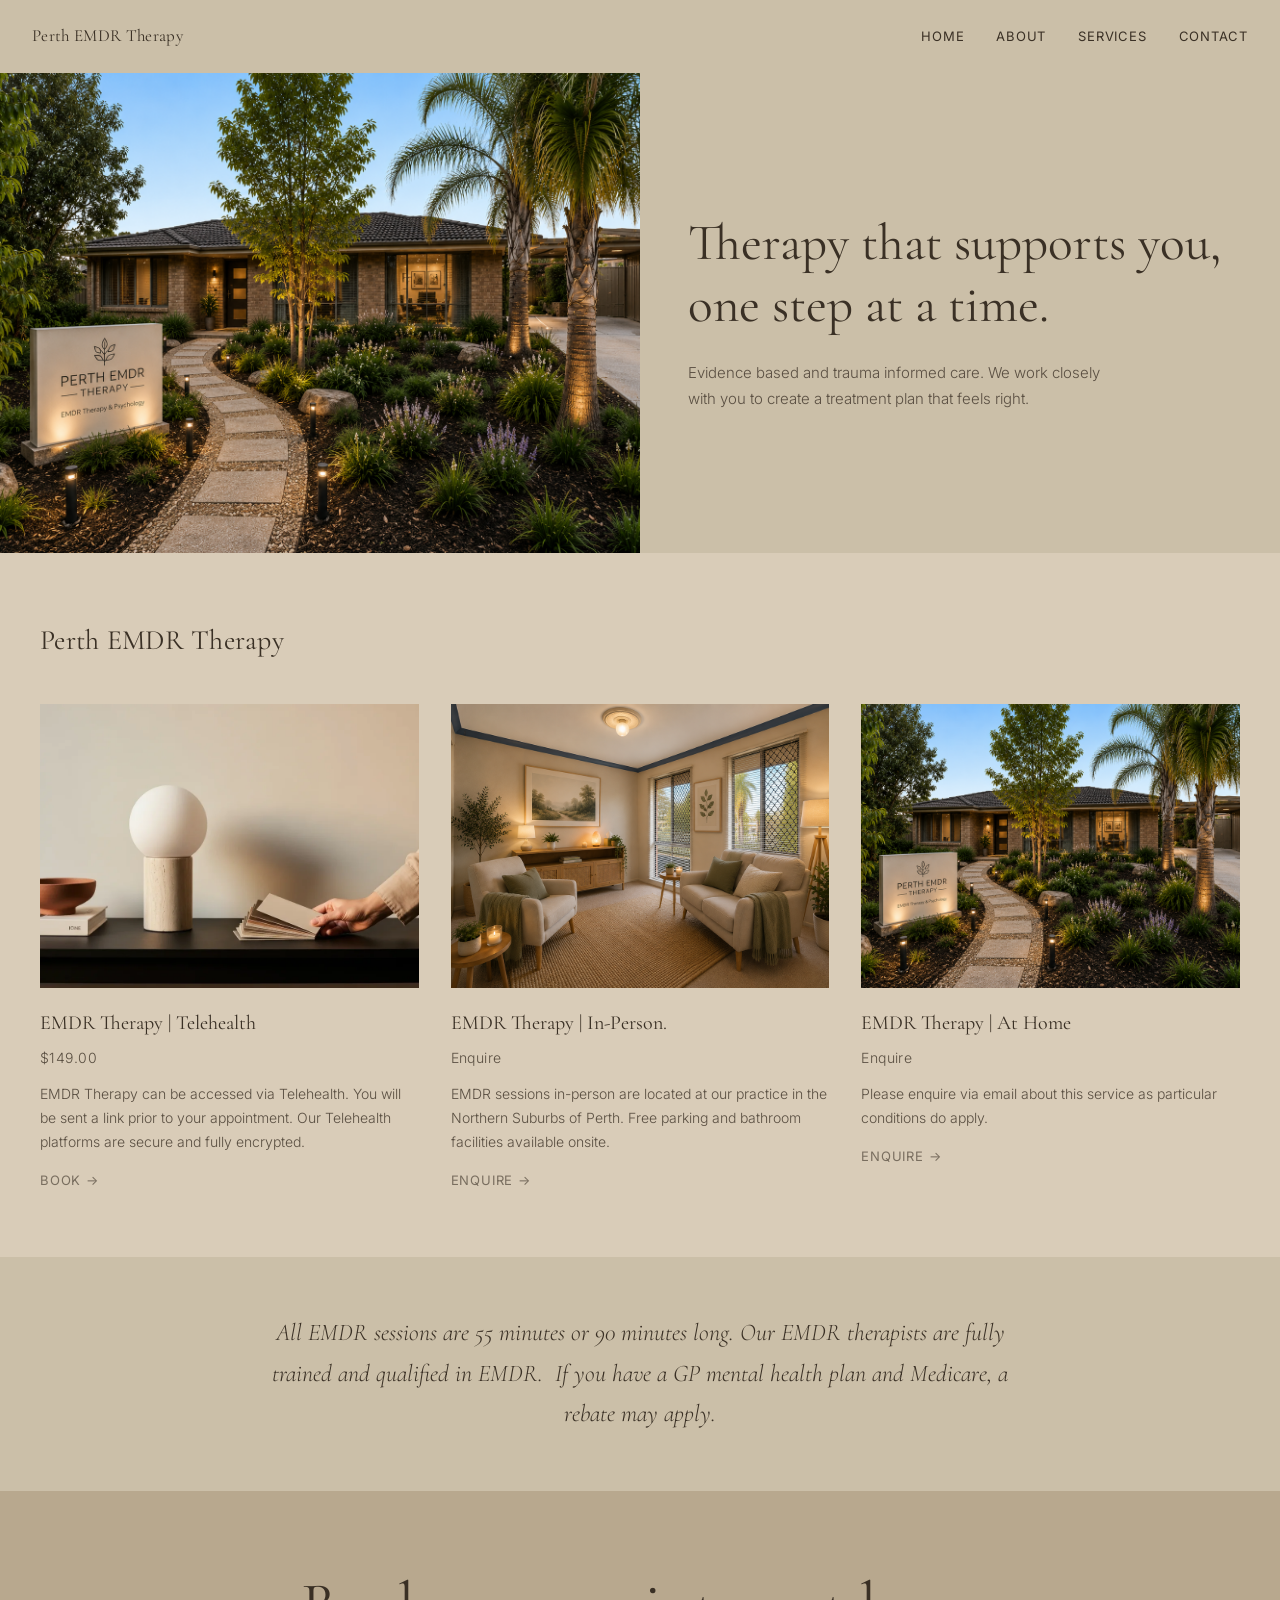
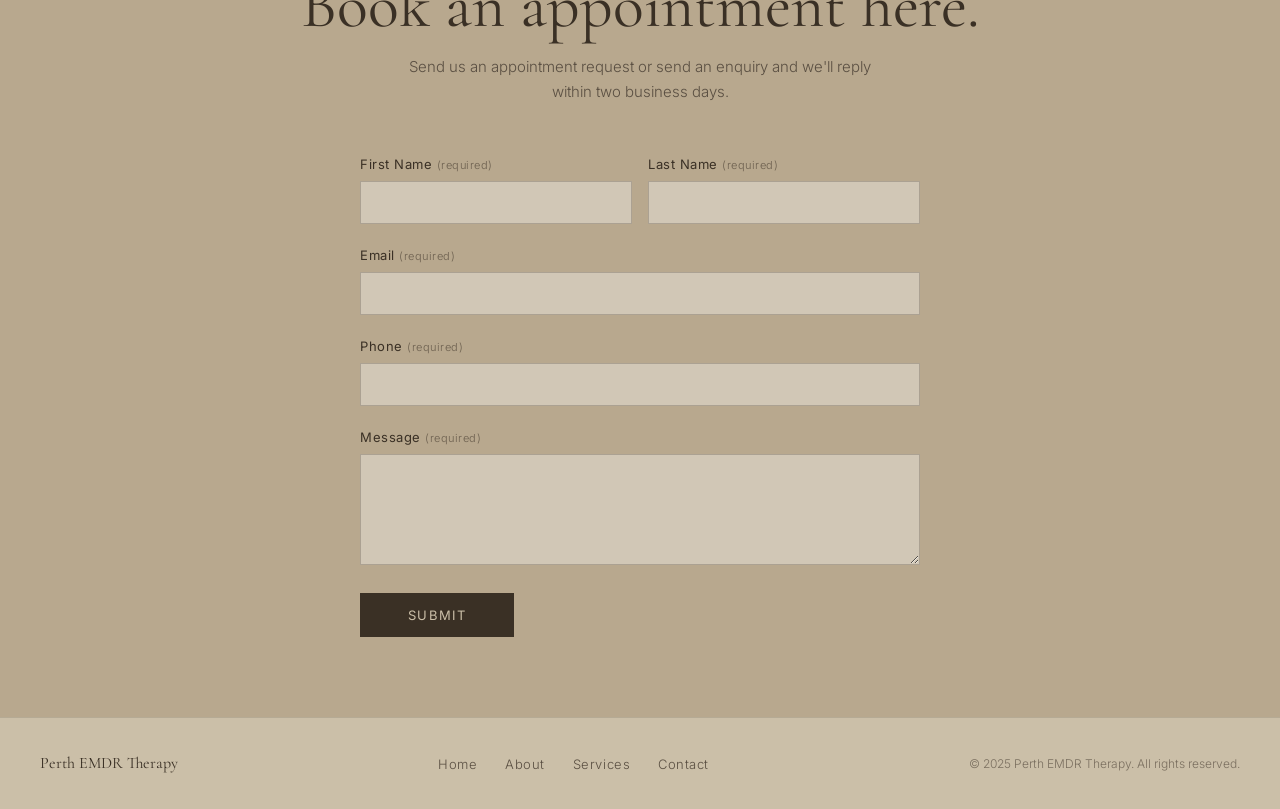
==== commit b5e8c69e: "feat: fix desktop nav, build about/services/contact pages with proper styling" ====
--- a/index.html
+++ b/index.html
@@ -15,6 +15,12 @@
   <!-- NAV -->
   <nav class="nav">
     <a href="index.html" class="nav-logo">Perth EMDR Therapy</a>
+    <div class="nav-desktop">
+      <a href="index.html">Home</a>
+      <a href="about.html">About</a>
+      <a href="services.html">Services</a>
+      <a href="contact.html">Contact</a>
+    </div>
     <button class="nav-hamburger" id="hamburger" aria-label="Menu">
       <span></span>
       <span></span>
@@ -24,7 +30,6 @@
       <a href="index.html">Home</a>
       <a href="about.html">About</a>
       <a href="services.html">Services</a>
-      <a href="contact.html">Book Now</a>
       <a href="contact.html">Contact</a>
     </div>
   </nav>
--- a/css/style.css
+++ b/css/style.css
@@ -45,8 +45,26 @@
   letter-spacing: 0.02em;
 }
 
+.nav-desktop {
+  display: flex;
+  gap: 32px;
+}
+
+.nav-desktop a {
+  font-family: var(--sans);
+  font-size: 13px;
+  font-weight: 400;
+  color: var(--text);
+  text-decoration: none;
+  letter-spacing: 0.06em;
+  text-transform: uppercase;
+  transition: opacity 0.2s;
+}
+
+.nav-desktop a:hover { opacity: 0.6; }
+
 .nav-hamburger {
-  display: flex;
+  display: none;
   flex-direction: column;
   gap: 5px;
   background: none;
@@ -347,6 +365,111 @@
   text-align: center;
 }
 
+/* ---- PAGE HERO ---- */
+.page-hero {
+  background: var(--bg);
+  padding: 80px 40px;
+  text-align: center;
+}
+
+.page-hero h1 {
+  font-family: var(--serif);
+  font-size: clamp(48px, 6vw, 72px);
+  font-weight: 400;
+  color: var(--text);
+  line-height: 1.1;
+}
+
+/* ---- PAGE CONTENT ---- */
+.page-content {
+  background: var(--bg);
+  padding: 48px 40px 80px;
+}
+
+.content-wrapper {
+  max-width: 680px;
+  margin: 0 auto;
+}
+
+.page-content h2 {
+  font-family: var(--serif);
+  font-size: 32px;
+  font-weight: 400;
+  color: var(--text);
+  margin-bottom: 32px;
+  margin-top: 32px;
+}
+
+.page-content h2:first-child { margin-top: 0; }
+
+.page-content h3 {
+  font-family: var(--serif);
+  font-size: 22px;
+  font-weight: 400;
+  color: var(--text);
+  margin-top: 28px;
+  margin-bottom: 14px;
+}
+
+.page-content p {
+  font-size: 15px;
+  font-weight: 300;
+  color: var(--text-mid);
+  line-height: 1.75;
+  margin-bottom: 16px;
+}
+
+.page-content a {
+  color: var(--text);
+  font-weight: 400;
+  text-decoration: none;
+  border-bottom: 1px solid currentColor;
+}
+
+.page-content a:hover { opacity: 0.6; }
+
+.therapy-list, .focus-list, .session-list, .hours-list {
+  margin: 18px 0 20px 20px;
+  list-style: none;
+}
+
+.therapy-list li, .focus-list li, .session-list li, .hours-list li {
+  font-size: 15px;
+  color: var(--text-mid);
+  line-height: 1.7;
+  margin-bottom: 8px;
+  position: relative;
+  padding-left: 16px;
+}
+
+.therapy-list li::before, .focus-list li::before, .session-list li::before, .hours-list li::before {
+  content: '•';
+  position: absolute;
+  left: 0;
+  color: var(--text);
+}
+
+/* ---- CONTACT PAGE LAYOUT ---- */
+.contact-wrapper {
+  display: grid;
+  grid-template-columns: 1fr 1fr;
+  gap: 60px;
+  max-width: 920px;
+  margin: 0 auto;
+}
+
+.contact-form-section, .contact-info-section {
+  padding: 0;
+}
+
+.contact-info-section h2 {
+  margin-top: 0;
+}
+
+.contact-info-section h3 {
+  margin-top: 24px;
+}
+
 /* ---- FOOTER ---- */
 .footer {
   background: var(--bg);
@@ -404,6 +527,8 @@
 
 /* ---- MOBILE ---- */
 @media (max-width: 768px) {
+  .nav-desktop { display: none; }
+  .nav-hamburger { display: flex; }
   .hero {
     grid-template-columns: 1fr;
   }
@@ -428,6 +553,12 @@
 
   .footer-inner { flex-direction: column; align-items: flex-start; }
   .footer-nav { flex-wrap: wrap; gap: 16px; }
+
+  .contact-wrapper { grid-template-columns: 1fr; gap: 40px; }
+
+  .page-hero { padding: 48px 20px; }
+  .page-content { padding: 32px 20px 56px; }
+  .content-wrapper { margin: 0 auto; }
 }
 
 @media (max-width: 480px) {
